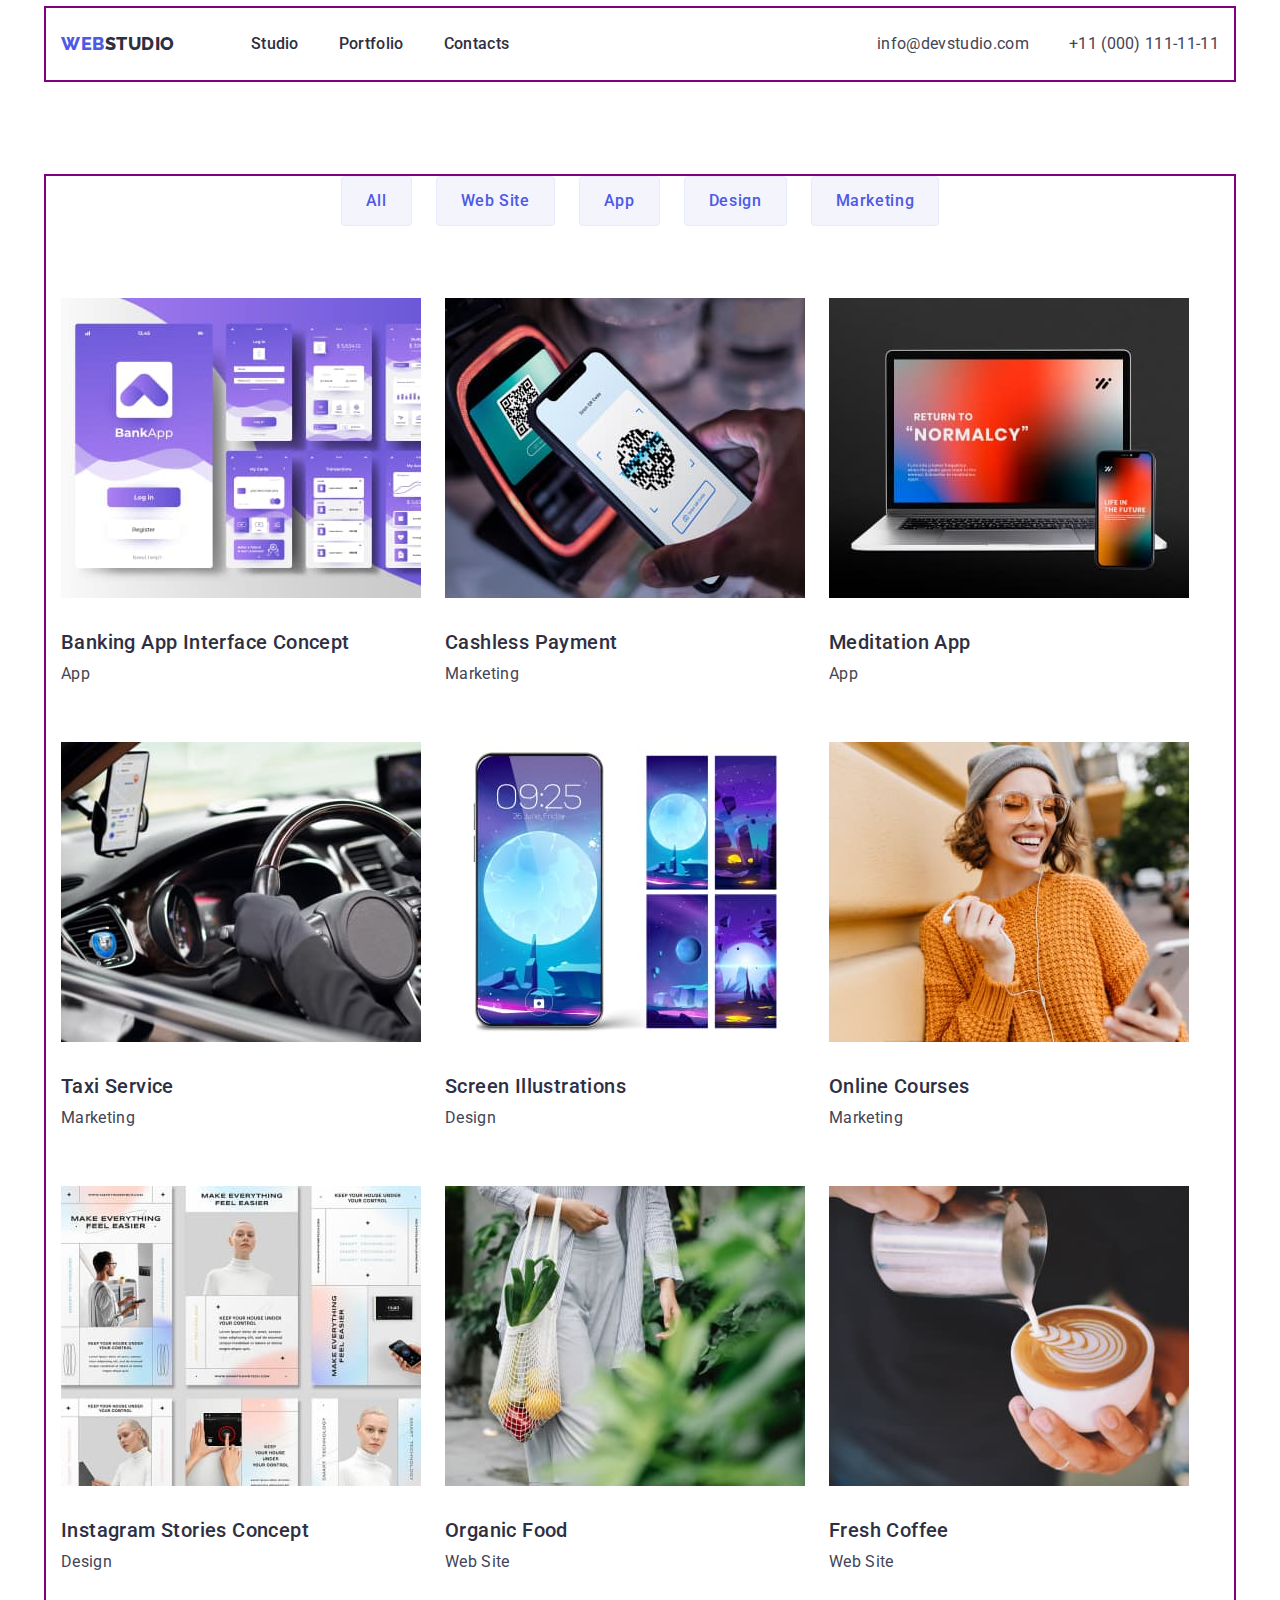
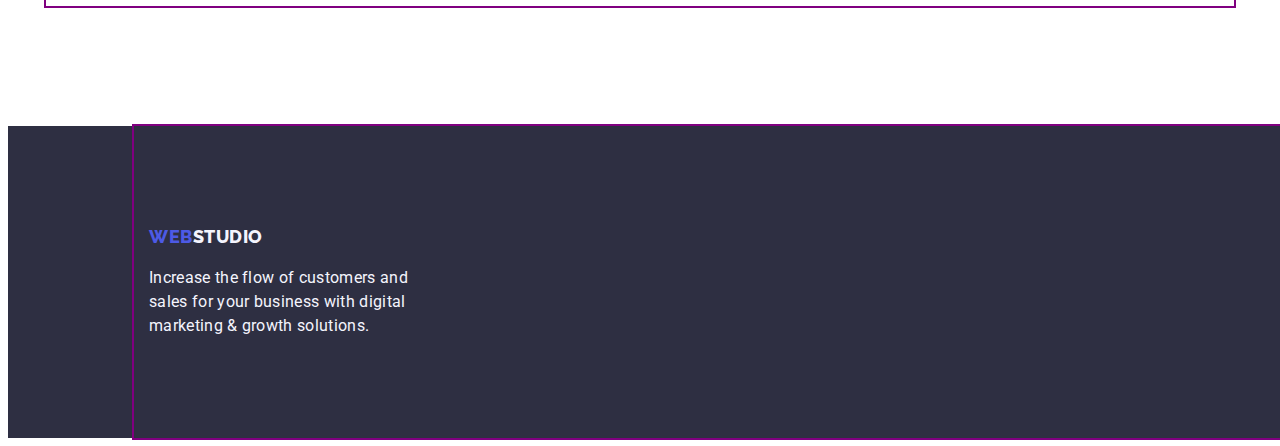
==== portfolio.html @ 13ddd6c8 "CSS_flex" ====
<!DOCTYPE html>
<html lang="en">
  <head>
    <meta charset="UTF-8" />
    <meta http-equiv="X-UA-Compatible" content="IE=edge" />
    <meta name="viewport" content="width=device-width, initial-scale=1.0" />
    <title>Portfolio</title>
    <link rel="preconnect" href="https://fonts.googleapis.com" />
    <link rel="preconnect" href="https://fonts.gstatic.com" crossorigin />
    <link
      href="https://fonts.googleapis.com/css2?family=Raleway:wght@800&family=Roboto:wght@400;500;700&display=swap"
      rel="stylesheet"
    />
    <link
      rel="stylesheet"
      href="node_modules/modern-normalize/modern-normalize.css"
    />
    <link rel="stylesheet" href="./css/styles.css" />
  </head>
  <body>
    <header class="header-page">
      <div class="container navigation">
        <nav class="header-nav">
          <a class="logo link" href="./index.html"
            >Web<span class="logo-studio">Studio</span></a
          >
          <ul class="header-list list">
            <li><a class="header-link link" href="./index.html">Studio</a></li>
            <li>
              <a class="header-link link" href="./portfolio.html">Portfolio</a>
            </li>
            <li><a class="header-link link" href="">Contacts</a></li>
          </ul>
        </nav>
        <address class="address-nav">
          <ul class="addres-list list">
            <li>
              <a class="contacts link" href="mailto:info@devstudio.com"
                >info@devstudio.com</a
              >
            </li>
            <li>
              <a class="contacts link" href="tel:+110001111111"
                >+11 (000) 111-11-11</a
              >
            </li>
          </ul>
        </address>
      </div>
    </header>
    <main>
      <section class="section-btn">
        <div class="container">
          <h1 class="filter-btn">Filter</h1>
          <ul class="list filter-btn-container">
            <li><button type="button" class="filter-btn-item">All</button></li>
            <li>
              <button type="button" class="filter-btn-item">Web Site</button>
            </li>
            <li><button type="button" class="filter-btn-item">App</button></li>
            <li><button type="button" class="filter-btn-item">Design</button></li>
            <li>
              <button type="button" class="filter-btn-item">Marketing</button>
            </li>
          </ul>
        
        <ul class="projects list">
          <li>
            <a class="link" href=""
              ><img
                src="./images/project-card-1.jpg"
                alt="Banking App Interface Concept"
                width="360"
                height="300"
              />
              <h2 class="projects-title">Banking App Interface Concept</h2>
              <p class="projects-text">App</p>
            </a>
          </li>
          <li>
            <a class="link" href=""
              ><img
                src="./images/project-card-2.jpg"
                alt="Cashless Payment"
                width="360"
                height="300"
              />
              <h2 class="projects-title">Cashless Payment</h2>
              <p class="projects-text">Marketing</p>
            </a>
          </li>
          <li>
            <a class="link" href=""
              ><img
                src="./images/project-card-3.jpg"
                alt="Meditation App"
                width="360"
                height="300"
              />
              <h2 class="projects-title">Meditation App</h2>
              <p class="projects-text">App</p>
            </a>
          </li>
          <li>
            <a class="link" href=""
              ><img
                src="./images/project-card-4.jpg"
                alt="Taxi Service"
                width="360"
                height="300"
              />
              <h2 class="projects-title">Taxi Service</h2>
              <p class="projects-text">Marketing</p>
            </a>
          </li>
          <li>
            <a class="link" href=""
              ><img
                src="./images/project-card-5.jpg"
                alt="Screen Illustrations"
                width="360"
                height="300"
              />
              <h2 class="projects-title">Screen Illustrations</h2>
              <p class="projects-text">Design</p>
            </a>
          </li>
          <li>
            <a class="link" href=""
              ><img
                src="./images/project-card-6.jpg"
                alt="Online Courses"
                width="360"
                height="300"
              />
              <h2 class="projects-title">Online Courses</h2>
              <p class="projects-text">Marketing</p>
            </a>
          </li>
          <li>
            <a class="link" href=""
              ><img
                src="./images/project-card-7.jpg"
                alt="Instagram Stories Concept"
                width="360"
                height="300"
              />
              <h2 class="projects-title">Instagram Stories Concept</h2>
              <p class="projects-text">Design</p>
            </a>
          </li>
          <li>
            <a class="link" href=""
              ><img
                src="./images/project-card-8.jpg"
                alt="Organic Food"
                width="360"
                height="300"
              />
              <h2 class="projects-title">Organic Food</h2>
              <p class="projects-text">Web Site</p>
            </a>
          </li>
          <li>
            <a class="link" href=""
              ><img
                src="./images/project-card-9.jpg"
                alt="Fresh Coffee"
                width="360"
                height="300"
              />
              <h2 class="projects-title">Fresh Coffee</h2>
              <p class="projects-text">Web Site</p>
            </a>
          </li>
        </ul>
      </div class="container">
      </section>
    </main>
    <footer class="footer">
      <div class="container footer-container">
        <a class="logo link" href="./index.html"
          >Web<span class="footer-logo-studio">Studio</span></a
        >
        <p class="footer-text">
          Increase the flow of customers and sales for your business with
          digital marketing & growth solutions.
        </p>
      </div>
    </footer>
  </body>
</html>
---- css/styles.css ----
/* Main background #ffffff */
/* Background footer and main section #2E2F42 */
/* Footer text color #F4F4FD */
/* Main text color #434455 */
/* Title color #2E2F42 */
/* background button #4D5AE5 */

:root {
  --main-bg: #ffffff;
  --durk-bg: #2e2f42;
  --main-text-color: #434455;
  --title-color: #2e2f42;
  --accent-color: #4d5ae5;
  --light-bg: #f4f4fd;
  --pressed-state: #404bbf;
  --border-btn-color: #e7e9fc;
}

h1,
h2,
h3,
h4,
h5,
h6,
p {
  margin-top: 0;
  margin-bottom: 0;
}

img {
  display: block;
  max-width: 100%;
  height: auto;
}

.container {
  max-width: 1158px;
  padding: 0 15px;
  margin: 0 auto;
  outline: 2px solid purple;
}

body {
  font-family: "Roboto", sans-serif;
  font-weight: 400;
  font-size: 16px;
  line-height: 1.5;
  letter-spacing: 0.02em;
  color: var(--main-text-color);
  background-color: var(--main-bg);
}

/* Header */

.navigation {
  display: flex;
  justify-content: space-between;
}

.header-nav {
  display: flex;
  align-items: center;
}

.header-list {
  display: flex;
  gap: 40px;
}

.list {
  list-style: none;
  margin: 0;
  padding: 0;
}

.link {
  text-decoration: none;
  margin: 0;
  padding: 0;
}

.logo {
  font-family: "Raleway", sans-serif;
  font-weight: 800;
  font-size: 18px;
  line-height: 1.17;
  letter-spacing: 0.03em;
  text-transform: uppercase;
  color: var(--accent-color);
  text-decoration: none;
  padding: 24px 0 24px;
  margin-right: 76px;
}

.logo > .logo-studio {
  font-family: "Raleway", sans-serif;
  font-weight: 800;
  font-size: 18px;
  line-height: 1.17;
  letter-spacing: 0.03em;
  text-transform: uppercase;
  color: var(--title-color);
}

.address-nav {
  font-style: normal;
  padding-top: 24px;
  padding-bottom: 24px;
}

.addres-list {
  display: flex;
  gap: 40px;
}

.header-link {
  font-family: inherit;
  font-weight: 500;
  font-size: 16px;
  line-height: 1.5;
  letter-spacing: 0.02em;
  color: var(--title-color);
  padding-top: 24px;
  padding-bottom: 24px;
}

.header-link:hover,
.header-link:focus {
  color: var(--pressed-state);
}

.contacts {
  font-family: inherit;
  font-style: normal;
  font-weight: 400;
  font-size: 16px;
  line-height: 1.5;
  letter-spacing: 0.02em;
  color: var(--main-text-color);
}

.contacts:is(:hover, :focus) {
  color: var(--pressed-state);
}

/* Main */

.hero {
  background-color: var(--durk-bg);
  width: 1440px;
  margin: 0 auto;
}

.hero-container {
  display: flex;
  flex-direction: column;
  align-items: center;
  padding-bottom: 188px;
}

.hero-button {
  font-family: inherit;
  font-weight: 500;
  font-size: 16px;
  line-height: 1.5;
  letter-spacing: 0.04em;
  color: var(--main-bg);
  background: var(--accent-color);
  cursor: pointer;
  width: 169px;
  height: 56px;
}

.hero-button:is(:hover, :focus) {
  background-color: var(--pressed-state);
}

.hero-title {
  font-weight: 700;
  font-size: 56px;
  line-height: 1.07;
  letter-spacing: 0.02em;
  color: var(--main-bg);
  text-align: center;
  margin-top: 188px;
  margin-bottom: 48px;
  width: 496px;
  height: 120px;
}

.section-skill {
  padding-top: 120px;
}
.skill-list {
  display: flex;
  gap: 24px;
}

.skill-item {
  width: 264px;
  min-height: 104px;
}

.skill-title {
  display: none;
}

.skill-title-item {
  font-weight: 500;
  font-size: 20px;
  line-height: 1.2;
  letter-spacing: 0.02em;
  color: var(--title-color);
}

.job-description {
  padding-top: 120px;
  padding-bottom: 120px;
}

.job-description-title {
  font-weight: 700;
  font-size: 36px;
  line-height: 1.11;
  letter-spacing: 0.02em;
  text-transform: capitalize;
  color: var(--title-color);
  text-align: center;
  margin-bottom: 72px;
}

.job-description-item {
  display: flex;
  justify-content: space-between;
  gap: 24px;
}

.team-section {
  background: var(--light-bg);
  padding-top: 120px;
  padding-bottom: 120px;
  width: 1440px;
  margin: 0 auto;
}

.team-list {
  display: flex;
  justify-content: space-between;
  gap: 24px;
}

.team-item {
  background-color: var(--main-bg);
}

.team-title {
  font-weight: 700;
  font-size: 36px;
  line-height: 1.11;
  letter-spacing: 0.02em;
  text-transform: capitalize;
  color: var(--title-color);
  text-align: center;
  margin-bottom: 72px;
}

.team-name {
  font-weight: 500;
  font-size: 20px;
  line-height: 1.2;
  letter-spacing: 0.02em;
  text-align: center;
  color: var(--title-color);
}

.team-text {
  font-weight: 400;
  font-size: 16px;
  line-height: 24px;
  text-align: center;
  letter-spacing: 0.02em;
  color: var(--main-text-color);
}

/* Portfolio */

.section-btn {
  padding-top: 96px;
  padding-bottom: 120px;
}

.filter-btn {
  display: none;
}

.filter-btn-container {
  display: flex;
  justify-content: center;
  gap: 24px;
  margin-bottom: 72px;
}

.filter-btn-item {
  font-family: inherit;
  font-weight: 500;
  font-size: 16px;
  line-height: 1.5;
  letter-spacing: 0.04em;
  color: var(--accent-color);
  background: var(--light-bg);
  cursor: pointer;
  padding: 12px 24px;
  border: 1px solid var(--border-btn-color);
  border-radius: 4px;
}

.filter-btn-item:is(:hover, :focus) {
  color: var(--main-bg);
  background: var(--pressed-state);
}

.projects {
  display: flex;
  flex-wrap: wrap;
  gap: 24px;
}

.projects-title {
  font-weight: 500;
  font-size: 20px;
  line-height: 1.2;
  letter-spacing: 0.02em;
  color: var(--title-color);
  margin-top: 32px;
  margin-bottom: 8px;
}

.projects-text {
  color: var(--main-text-color);
  padding-bottom: 32px;
}

/* Footer */

.footer {
  background-color: var(--durk-bg);
  width: 1440px;
  margin: 0 auto;
}

.footer-container {
  padding-top: 100px;
  padding-bottom: 100px;
}

.footer.logo {
  padding-top: 100px;
}

.footer-text {
  color: var(--light-bg);
  width: 264px;
  height: 72px;
  margin-top: 16px;
}

.footer-logo-studio {
  color: var(--light-bg);
}
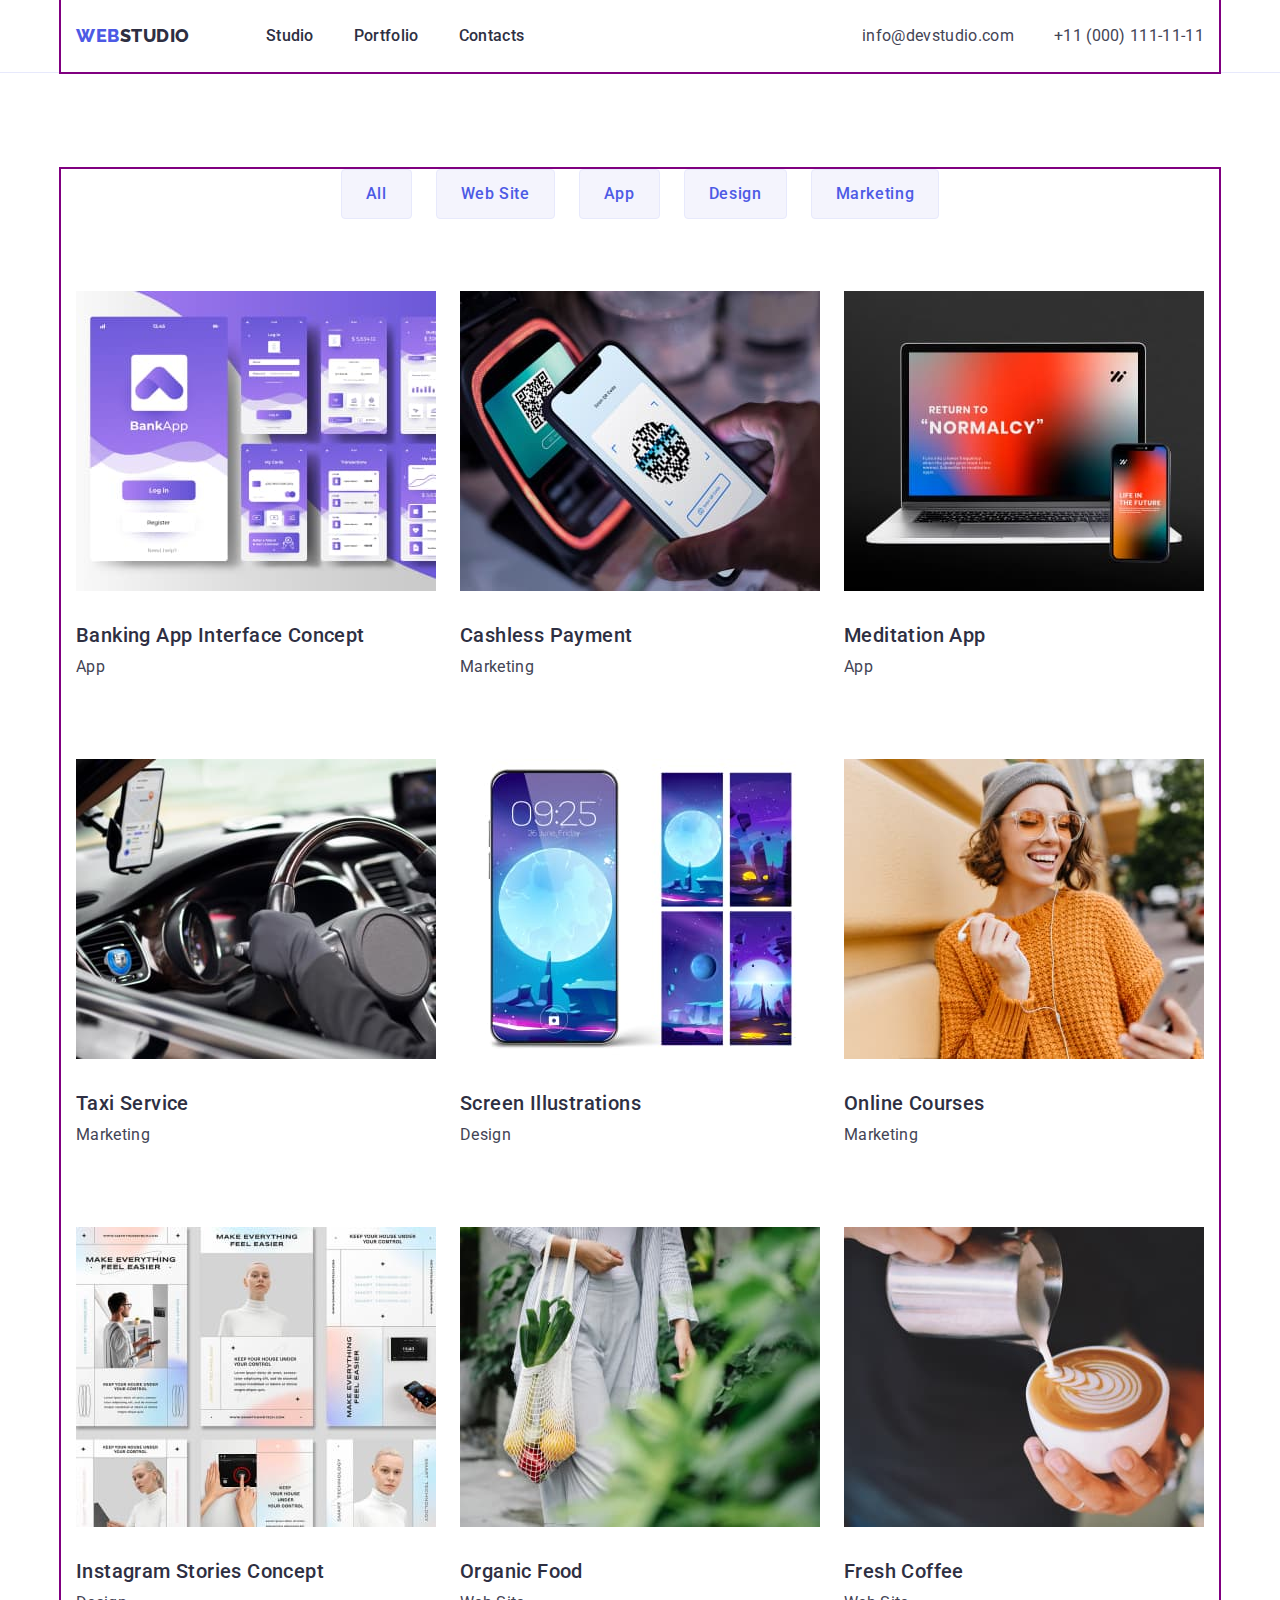
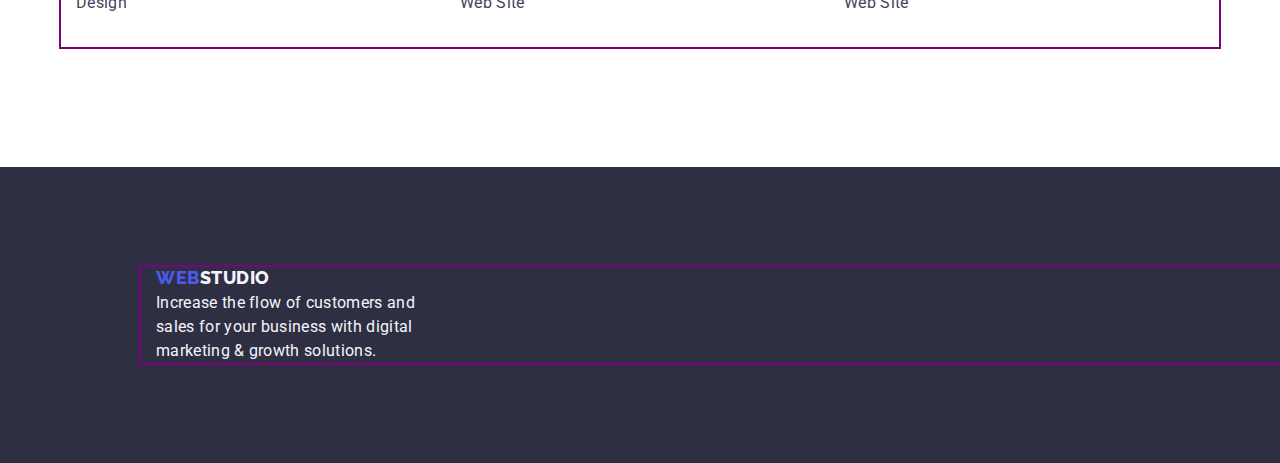
==== commit 141984fa: "fix_css-flex_1" ====
--- a/portfolio.html
+++ b/portfolio.html
@@ -13,7 +13,7 @@
     />
     <link
       rel="stylesheet"
-      href="node_modules/modern-normalize/modern-normalize.css"
+      href="https://cdnjs.cloudflare.com/ajax/libs/modern-normalize/2.0.0/modern-normalize.min.css"
     />
     <link rel="stylesheet" href="./css/styles.css" />
   </head>
@@ -58,123 +58,143 @@
               <button type="button" class="filter-btn-item">Web Site</button>
             </li>
             <li><button type="button" class="filter-btn-item">App</button></li>
-            <li><button type="button" class="filter-btn-item">Design</button></li>
+            <li>
+              <button type="button" class="filter-btn-item">Design</button>
+            </li>
             <li>
               <button type="button" class="filter-btn-item">Marketing</button>
             </li>
           </ul>
-        
-        <ul class="projects list">
-          <li>
-            <a class="link" href=""
-              ><img
-                src="./images/project-card-1.jpg"
-                alt="Banking App Interface Concept"
-                width="360"
-                height="300"
-              />
-              <h2 class="projects-title">Banking App Interface Concept</h2>
-              <p class="projects-text">App</p>
-            </a>
-          </li>
-          <li>
-            <a class="link" href=""
-              ><img
-                src="./images/project-card-2.jpg"
-                alt="Cashless Payment"
-                width="360"
-                height="300"
-              />
-              <h2 class="projects-title">Cashless Payment</h2>
-              <p class="projects-text">Marketing</p>
-            </a>
-          </li>
-          <li>
-            <a class="link" href=""
-              ><img
-                src="./images/project-card-3.jpg"
-                alt="Meditation App"
-                width="360"
-                height="300"
-              />
-              <h2 class="projects-title">Meditation App</h2>
-              <p class="projects-text">App</p>
-            </a>
-          </li>
-          <li>
-            <a class="link" href=""
-              ><img
-                src="./images/project-card-4.jpg"
-                alt="Taxi Service"
-                width="360"
-                height="300"
-              />
-              <h2 class="projects-title">Taxi Service</h2>
-              <p class="projects-text">Marketing</p>
-            </a>
-          </li>
-          <li>
-            <a class="link" href=""
-              ><img
-                src="./images/project-card-5.jpg"
-                alt="Screen Illustrations"
-                width="360"
-                height="300"
-              />
-              <h2 class="projects-title">Screen Illustrations</h2>
-              <p class="projects-text">Design</p>
-            </a>
-          </li>
-          <li>
-            <a class="link" href=""
-              ><img
-                src="./images/project-card-6.jpg"
-                alt="Online Courses"
-                width="360"
-                height="300"
-              />
-              <h2 class="projects-title">Online Courses</h2>
-              <p class="projects-text">Marketing</p>
-            </a>
-          </li>
-          <li>
-            <a class="link" href=""
-              ><img
-                src="./images/project-card-7.jpg"
-                alt="Instagram Stories Concept"
-                width="360"
-                height="300"
-              />
-              <h2 class="projects-title">Instagram Stories Concept</h2>
-              <p class="projects-text">Design</p>
-            </a>
-          </li>
-          <li>
-            <a class="link" href=""
-              ><img
-                src="./images/project-card-8.jpg"
-                alt="Organic Food"
-                width="360"
-                height="300"
-              />
-              <h2 class="projects-title">Organic Food</h2>
-              <p class="projects-text">Web Site</p>
-            </a>
-          </li>
-          <li>
-            <a class="link" href=""
-              ><img
-                src="./images/project-card-9.jpg"
-                alt="Fresh Coffee"
-                width="360"
-                height="300"
-              />
-              <h2 class="projects-title">Fresh Coffee</h2>
-              <p class="projects-text">Web Site</p>
-            </a>
-          </li>
-        </ul>
-      </div class="container">
+
+          <ul class="projects list">
+            <li class="projects-item">
+              <a class="link" href=""
+                ><img
+                  src="./images/project-card-1.jpg"
+                  alt="Banking App Interface Concept"
+                  width="360"
+                  height="300"
+                />
+                <div classs="projects-description">
+                  <h2 class="projects-title">Banking App Interface Concept</h2>
+                  <p class="projects-text">App</p>
+                </div>
+              </a>
+            </li>
+            <li class="projects-item">
+              <a class="link" href=""
+                ><img
+                  src="./images/project-card-2.jpg"
+                  alt="Cashless Payment"
+                  width="360"
+                  height="300"
+                />
+                <div classs="projects-description">
+                  <h2 class="projects-title">Cashless Payment</h2>
+                  <p class="projects-text">Marketing</p>
+                </div>
+              </a>
+            </li>
+            <li class="projects-item">
+              <a class="link" href=""
+                ><img
+                  src="./images/project-card-3.jpg"
+                  alt="Meditation App"
+                  width="360"
+                  height="300"
+                />
+                <div classs="projects-description">
+                  <h2 class="projects-title">Meditation App</h2>
+                  <p class="projects-text">App</p>
+                </div>
+              </a>
+            </li>
+            <li class="projects-item">
+              <a class="link" href=""
+                ><img
+                  src="./images/project-card-4.jpg"
+                  alt="Taxi Service"
+                  width="360"
+                  height="300"
+                />
+                <div classs="projects-description">
+                  <h2 class="projects-title">Taxi Service</h2>
+                  <p class="projects-text">Marketing</p>
+                </div>
+              </a>
+            </li>
+            <li class="projects-item">
+              <a class="link" href=""
+                ><img
+                  src="./images/project-card-5.jpg"
+                  alt="Screen Illustrations"
+                  width="360"
+                  height="300"
+                />
+                <div classs="projects-description">
+                  <h2 class="projects-title">Screen Illustrations</h2>
+                  <p class="projects-text">Design</p>
+                </div>
+              </a>
+            </li>
+            <li class="projects-item">
+              <a class="link" href=""
+                ><img
+                  src="./images/project-card-6.jpg"
+                  alt="Online Courses"
+                  width="360"
+                  height="300"
+                />
+                <div classs="projects-description">
+                  <h2 class="projects-title">Online Courses</h2>
+                  <p class="projects-text">Marketing</p>
+                </div>
+              </a>
+            </li>
+            <li class="projects-item">
+              <a class="link" href=""
+                ><img
+                  src="./images/project-card-7.jpg"
+                  alt="Instagram Stories Concept"
+                  width="360"
+                  height="300"
+                />
+                <div classs="projects-description">
+                  <h2 class="projects-title">Instagram Stories Concept</h2>
+                  <p class="projects-text">Design</p>
+                </div>
+              </a>
+            </li>
+            <li class="projects-item">
+              <a class="link" href=""
+                ><img
+                  src="./images/project-card-8.jpg"
+                  alt="Organic Food"
+                  width="360"
+                  height="300"
+                />
+                <div classs="projects-description">
+                  <h2 class="projects-title">Organic Food</h2>
+                  <p class="projects-text">Web Site</p>
+                </div>
+              </a>
+            </li>
+            <li class="projects-item">
+              <a class="link" href=""
+                ><img
+                  src="./images/project-card-9.jpg"
+                  alt="Fresh Coffee"
+                  width="360"
+                  height="300"
+                />
+                <div classs="projects-description">
+                  <h2 class="projects-title">Fresh Coffee</h2>
+                  <p class="projects-text">Web Site</p>
+                </div>
+              </a>
+            </li>
+          </ul>
+        </div>
       </section>
     </main>
     <footer class="footer">
--- a/css/styles.css
+++ b/css/styles.css
@@ -55,6 +55,10 @@
 .navigation {
   display: flex;
   justify-content: space-between;
+}
+
+.header-page {
+  border-bottom: 1px solid var(--border-btn-color)
 }
 
 .header-nav {
@@ -92,7 +96,7 @@
   margin-right: 76px;
 }
 
-.logo > .logo-studio {
+.logo>.logo-studio {
   font-family: "Raleway", sans-serif;
   font-weight: 800;
   font-size: 18px;
@@ -155,6 +159,7 @@
   display: flex;
   flex-direction: column;
   align-items: center;
+  padding-top: 188px;
   padding-bottom: 188px;
 }
 
@@ -167,8 +172,10 @@
   color: var(--main-bg);
   background: var(--accent-color);
   cursor: pointer;
-  width: 169px;
+  min-width: 169px;
   height: 56px;
+  border: none;
+  border-radius: 4px;
 }
 
 .hero-button:is(:hover, :focus) {
@@ -182,28 +189,40 @@
   letter-spacing: 0.02em;
   color: var(--main-bg);
   text-align: center;
-  margin-top: 188px;
   margin-bottom: 48px;
-  width: 496px;
+  max-width: 496px;
   height: 120px;
 }
 
-.section-skill {
+.skill-container {
   padding-top: 120px;
-}
+  padding-bottom: 120px;
+}
+
+.visually-hidden {
+  position: absolute;
+  width: 1px;
+  height: 1px;
+  margin: -1px;
+  border: 0;
+  padding: 0;
+
+  white-space: nowrap;
+  clip-path: inset(100%);
+  clip: rect(0 0 0 0);
+  overflow: hidden;
+}
+
 .skill-list {
   display: flex;
   gap: 24px;
 }
 
 .skill-item {
-  width: 264px;
+  flex-basis: calc((100% - 3 * 24px) / 4);
   min-height: 104px;
 }
 
-.skill-title {
-  display: none;
-}
 
 .skill-title-item {
   font-weight: 500;
@@ -211,6 +230,7 @@
   line-height: 1.2;
   letter-spacing: 0.02em;
   color: var(--title-color);
+  margin-bottom: 8px;
 }
 
 .job-description {
@@ -233,6 +253,10 @@
   display: flex;
   justify-content: space-between;
   gap: 24px;
+}
+
+.job-img {
+  flex-basis: calc((100% - 3 * 16px) / 3);
 }
 
 .team-section {
@@ -251,6 +275,8 @@
 
 .team-item {
   background-color: var(--main-bg);
+  flex-basis: calc((100% - 3 * 24px) / 4);
+  border-radius: 0px 0px 4px 4px;
 }
 
 .team-title {
@@ -264,6 +290,10 @@
   margin-bottom: 72px;
 }
 
+.team-description {
+  padding: 32px 16px;
+}
+
 .team-name {
   font-weight: 500;
   font-size: 20px;
@@ -271,6 +301,7 @@
   letter-spacing: 0.02em;
   text-align: center;
   color: var(--title-color);
+  margin-bottom: 8px;
 }
 
 .team-text {
@@ -317,12 +348,24 @@
 .filter-btn-item:is(:hover, :focus) {
   color: var(--main-bg);
   background: var(--pressed-state);
+  border: 1px solid transparent
 }
 
 .projects {
   display: flex;
   flex-wrap: wrap;
-  gap: 24px;
+  column-gap: 24px;
+  row-gap: 48px;
+}
+
+.projects-item {
+  width: calc((100% - 48px) / 3);
+}
+
+.projects-description {
+  padding: 32px 16px;
+  border: 1px solid var(--border-btn-color);
+  border-top: none;
 }
 
 .projects-title {
@@ -346,24 +389,23 @@
   background-color: var(--durk-bg);
   width: 1440px;
   margin: 0 auto;
-}
-
-.footer-container {
   padding-top: 100px;
   padding-bottom: 100px;
 }
 
+
 .footer.logo {
+  display: inline-block;
   padding-top: 100px;
+  margin-bottom: 16px;
 }
 
 .footer-text {
   color: var(--light-bg);
   width: 264px;
   height: 72px;
-  margin-top: 16px;
-}
+ }
 
 .footer-logo-studio {
   color: var(--light-bg);
-}
+}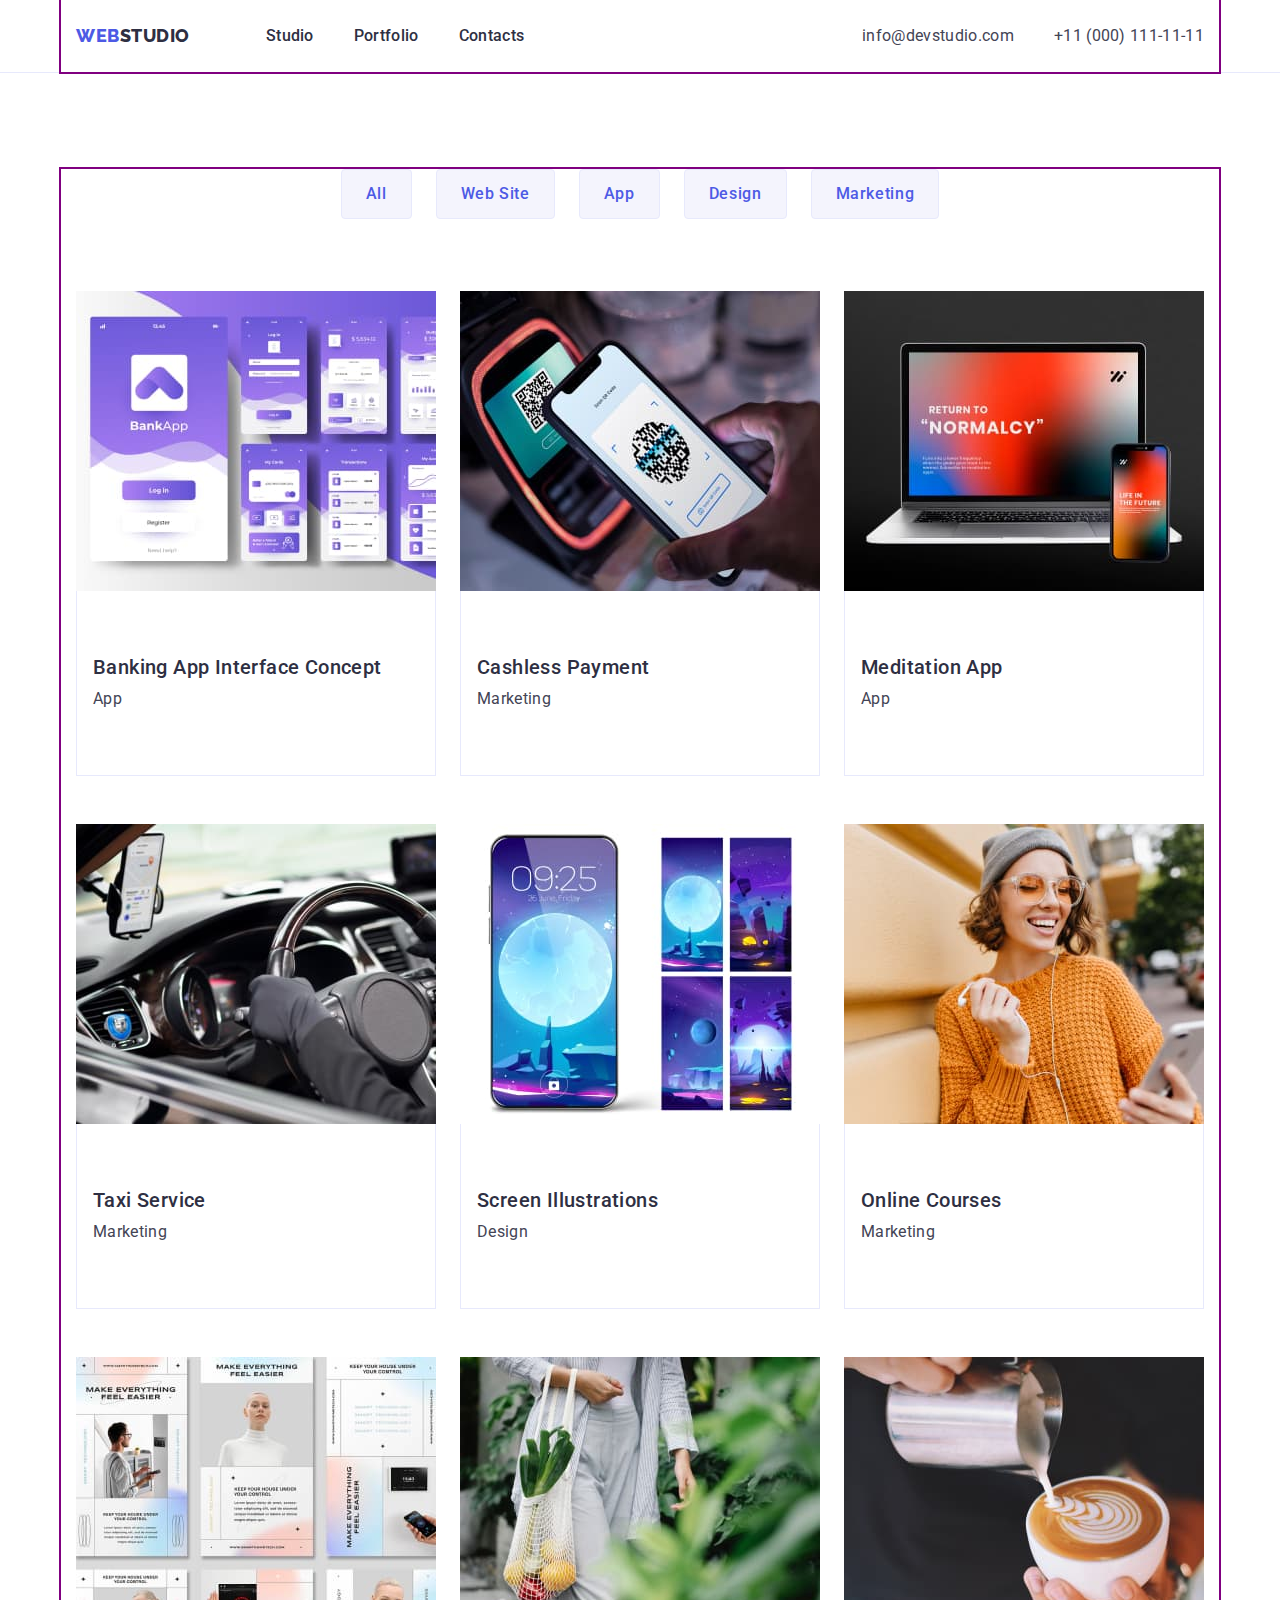
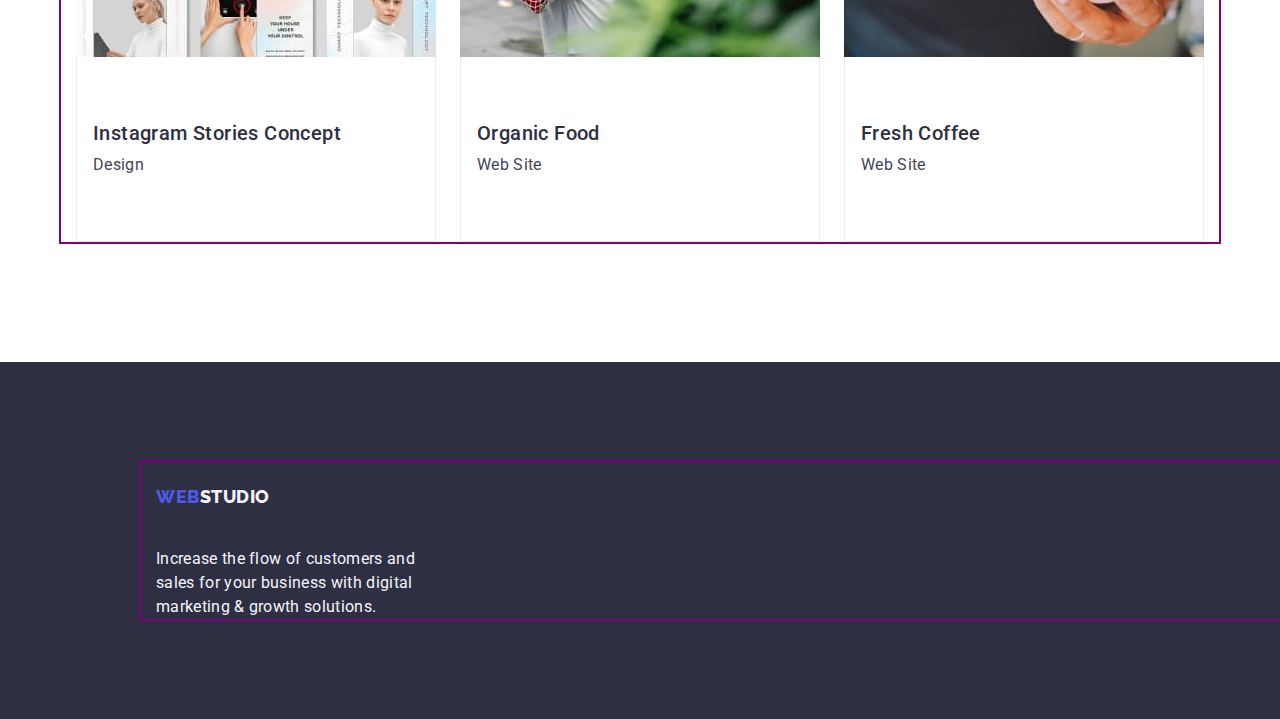
==== commit f247f8b7: "fix_css_flex_2" ====
--- a/portfolio.html
+++ b/portfolio.html
@@ -75,7 +75,7 @@
                   width="360"
                   height="300"
                 />
-                <div classs="projects-description">
+                <div class="projects-description">
                   <h2 class="projects-title">Banking App Interface Concept</h2>
                   <p class="projects-text">App</p>
                 </div>
@@ -89,7 +89,7 @@
                   width="360"
                   height="300"
                 />
-                <div classs="projects-description">
+                <div class="projects-description">
                   <h2 class="projects-title">Cashless Payment</h2>
                   <p class="projects-text">Marketing</p>
                 </div>
@@ -103,7 +103,7 @@
                   width="360"
                   height="300"
                 />
-                <div classs="projects-description">
+                <div class="projects-description">
                   <h2 class="projects-title">Meditation App</h2>
                   <p class="projects-text">App</p>
                 </div>
@@ -117,7 +117,7 @@
                   width="360"
                   height="300"
                 />
-                <div classs="projects-description">
+                <div class="projects-description">
                   <h2 class="projects-title">Taxi Service</h2>
                   <p class="projects-text">Marketing</p>
                 </div>
@@ -131,7 +131,7 @@
                   width="360"
                   height="300"
                 />
-                <div classs="projects-description">
+                <div class="projects-description">
                   <h2 class="projects-title">Screen Illustrations</h2>
                   <p class="projects-text">Design</p>
                 </div>
@@ -145,7 +145,7 @@
                   width="360"
                   height="300"
                 />
-                <div classs="projects-description">
+                <div class="projects-description">
                   <h2 class="projects-title">Online Courses</h2>
                   <p class="projects-text">Marketing</p>
                 </div>
@@ -159,7 +159,7 @@
                   width="360"
                   height="300"
                 />
-                <div classs="projects-description">
+                <div class="projects-description">
                   <h2 class="projects-title">Instagram Stories Concept</h2>
                   <p class="projects-text">Design</p>
                 </div>
@@ -173,7 +173,7 @@
                   width="360"
                   height="300"
                 />
-                <div classs="projects-description">
+                <div class="projects-description">
                   <h2 class="projects-title">Organic Food</h2>
                   <p class="projects-text">Web Site</p>
                 </div>
@@ -187,7 +187,7 @@
                   width="360"
                   height="300"
                 />
-                <div classs="projects-description">
+                <div class="projects-description">
                   <h2 class="projects-title">Fresh Coffee</h2>
                   <p class="projects-text">Web Site</p>
                 </div>
--- a/css/styles.css
+++ b/css/styles.css
@@ -97,11 +97,6 @@
 }
 
 .logo>.logo-studio {
-  font-family: "Raleway", sans-serif;
-  font-weight: 800;
-  font-size: 18px;
-  line-height: 1.17;
-  letter-spacing: 0.03em;
   text-transform: uppercase;
   color: var(--title-color);
 }
@@ -153,14 +148,15 @@
   background-color: var(--durk-bg);
   width: 1440px;
   margin: 0 auto;
+  padding-top: 188px;
+  padding-bottom: 188px;
 }
 
 .hero-container {
   display: flex;
   flex-direction: column;
   align-items: center;
-  padding-top: 188px;
-  padding-bottom: 188px;
+
 }
 
 .hero-button {
@@ -194,7 +190,7 @@
   height: 120px;
 }
 
-.skill-container {
+.section-skill {
   padding-top: 120px;
   padding-bottom: 120px;
 }
@@ -394,9 +390,8 @@
 }
 
 
-.footer.logo {
+.footer>div>a {
   display: inline-block;
-  padding-top: 100px;
   margin-bottom: 16px;
 }
 
@@ -404,7 +399,7 @@
   color: var(--light-bg);
   width: 264px;
   height: 72px;
- }
+}
 
 .footer-logo-studio {
   color: var(--light-bg);
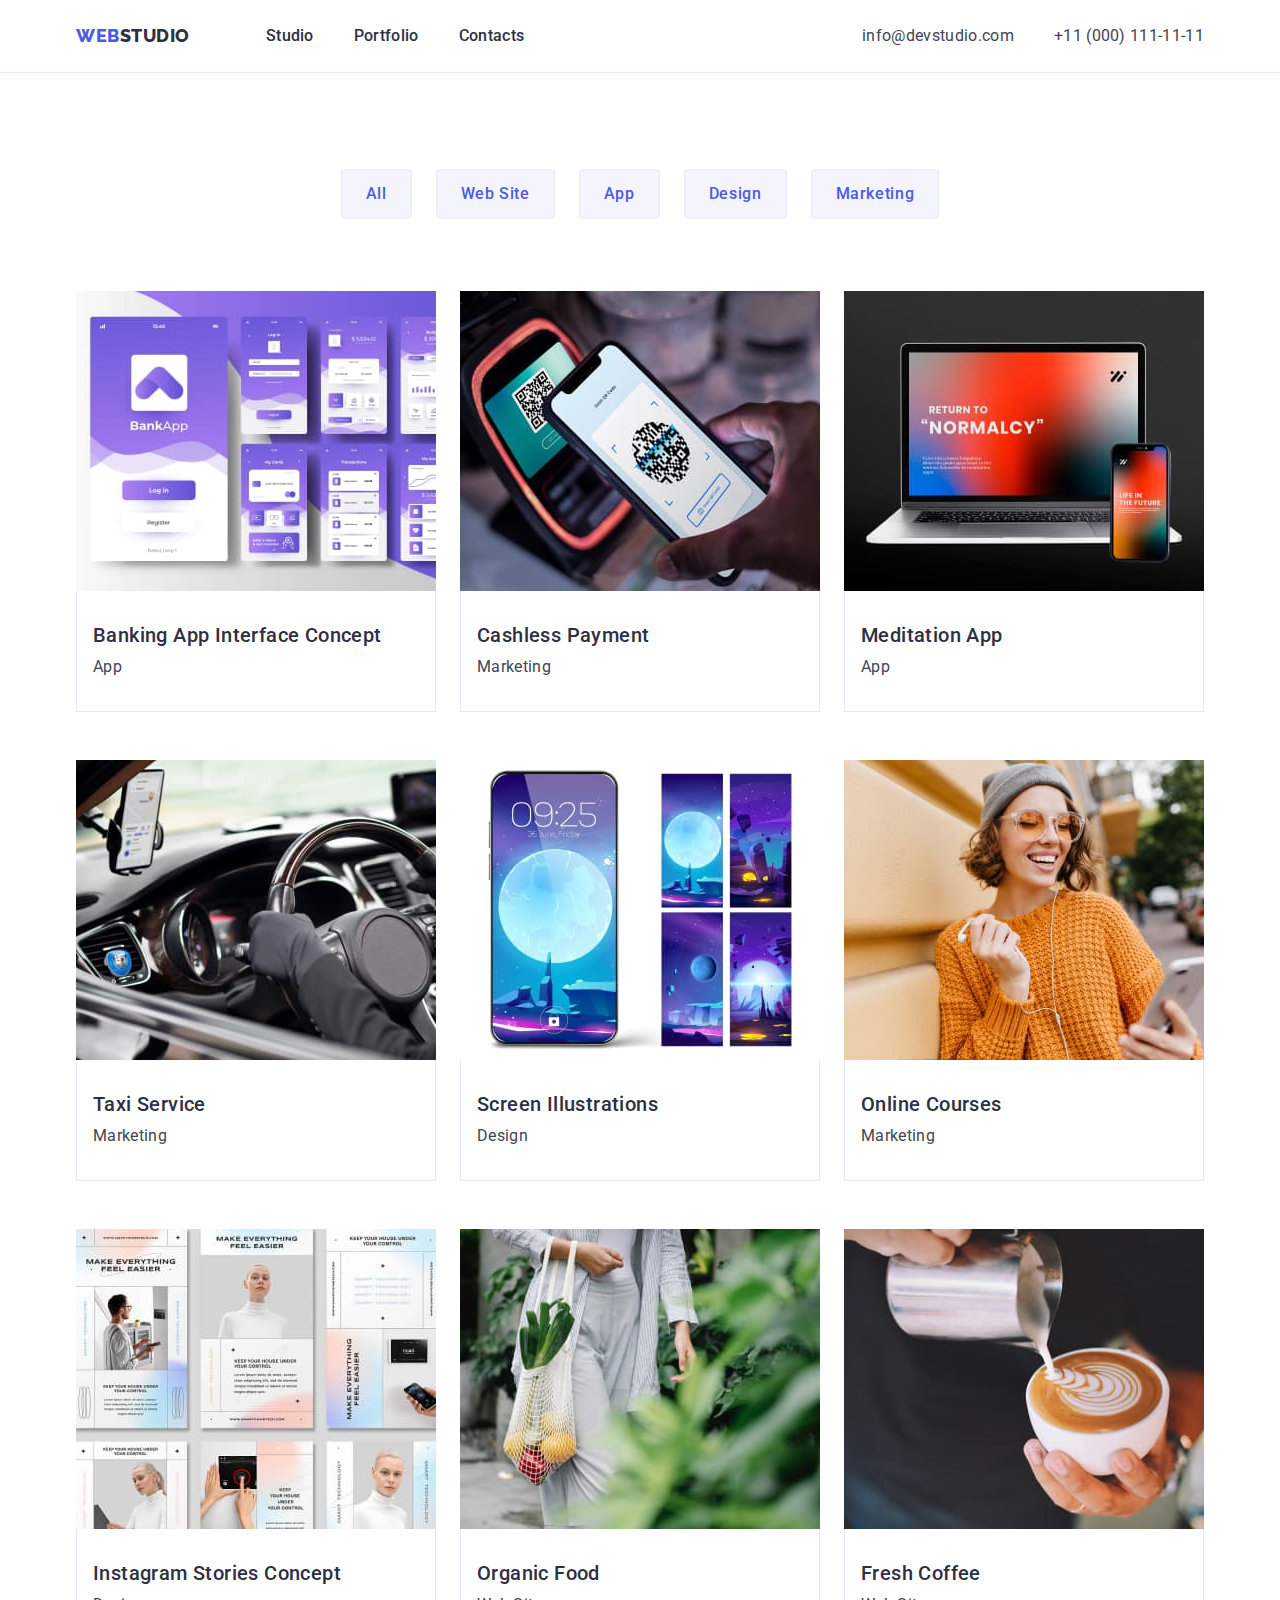
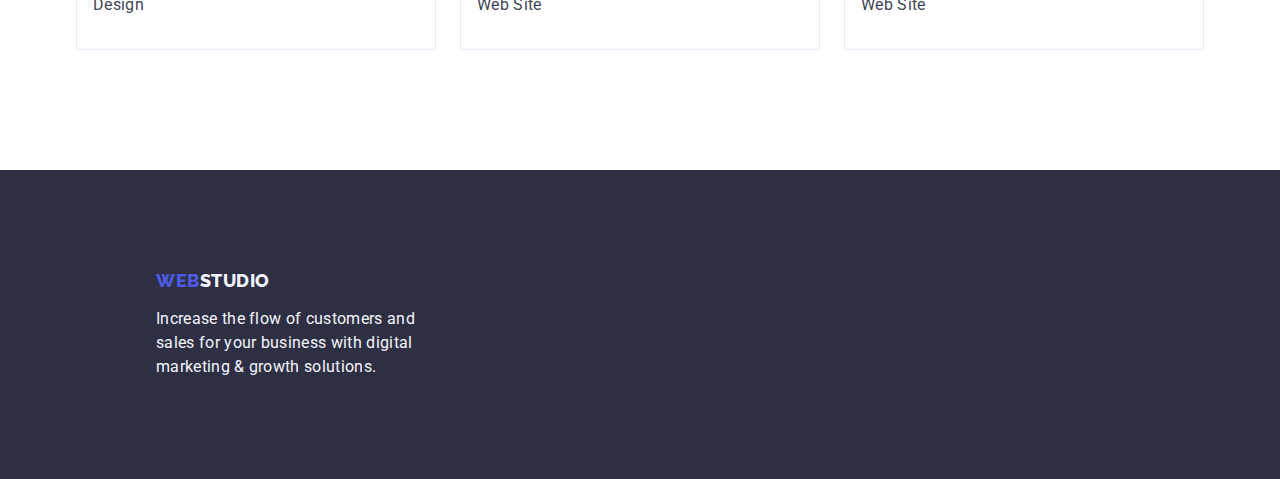
==== commit 5c703fcf: "css_flex_complite" ====
--- a/portfolio.html
+++ b/portfolio.html
@@ -199,7 +199,7 @@
     </main>
     <footer class="footer">
       <div class="container footer-container">
-        <a class="logo link" href="./index.html"
+        <a class="link logo-footer" href="./index.html"
           >Web<span class="footer-logo-studio">Studio</span></a
         >
         <p class="footer-text">
--- a/css/styles.css
+++ b/css/styles.css
@@ -37,7 +37,7 @@
   max-width: 1158px;
   padding: 0 15px;
   margin: 0 auto;
-  outline: 2px solid purple;
+  
 }
 
 body {
@@ -230,8 +230,7 @@
 }
 
 .job-description {
-  padding-top: 120px;
-  padding-bottom: 120px;
+    padding-bottom: 120px;
 }
 
 .job-description-title {
@@ -370,14 +369,12 @@
   line-height: 1.2;
   letter-spacing: 0.02em;
   color: var(--title-color);
-  margin-top: 32px;
-  margin-bottom: 8px;
+    margin-bottom: 8px;
 }
 
 .projects-text {
   color: var(--main-text-color);
-  padding-bottom: 32px;
-}
+ }
 
 /* Footer */
 
@@ -390,10 +387,18 @@
 }
 
 
-.footer>div>a {
+.logo-footer {
   display: inline-block;
   margin-bottom: 16px;
-}
+  font-family: "Raleway", sans-serif;
+  font-weight: 800;
+  font-size: 18px;
+  line-height: 1.17;
+  letter-spacing: 0.03em;
+  text-transform: uppercase;
+  color: var(--accent-color);
+  text-decoration: none;
+  }
 
 .footer-text {
   color: var(--light-bg);
